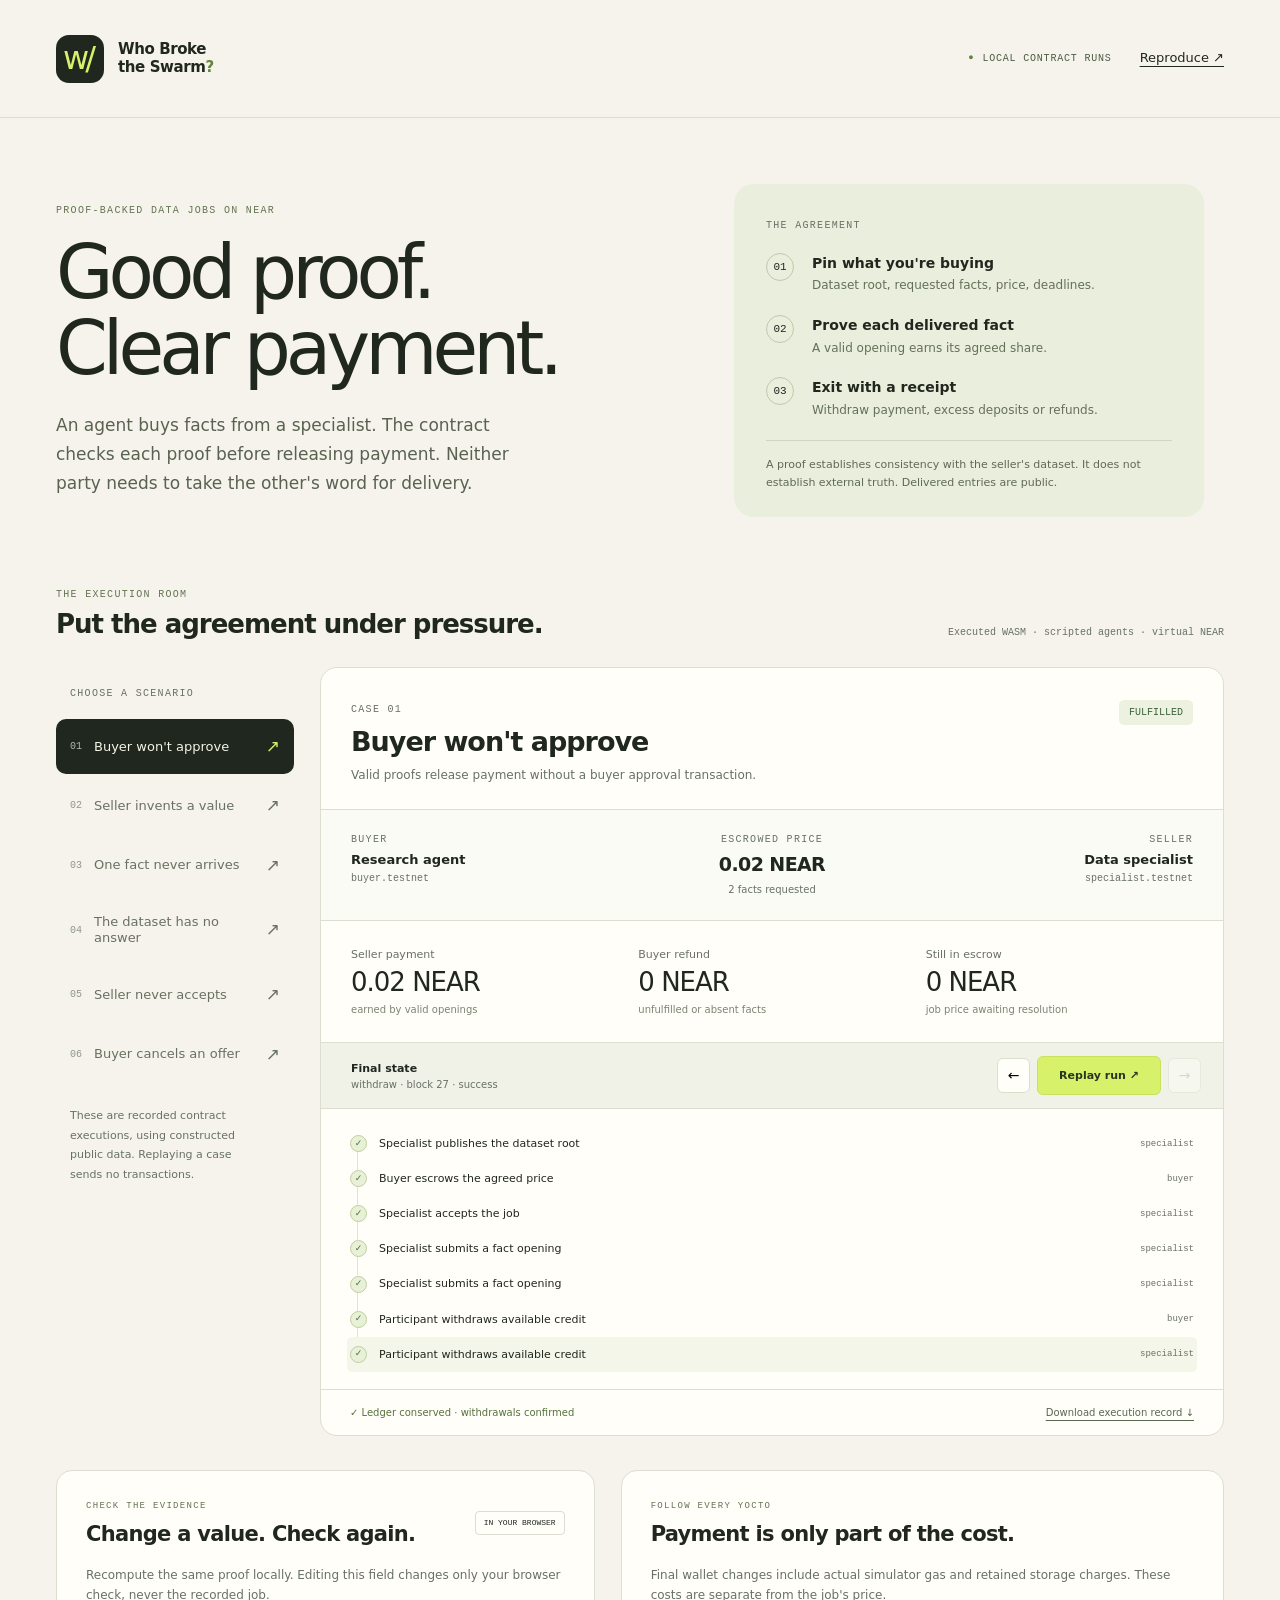
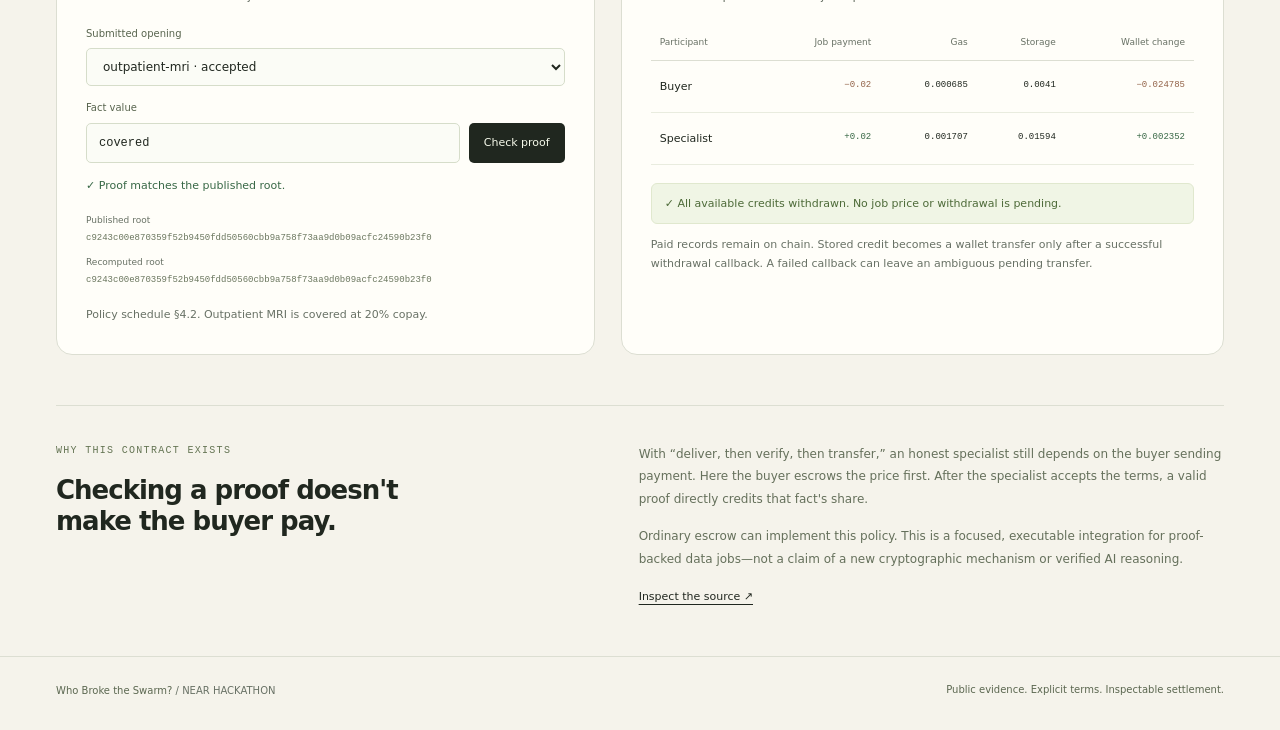
==== demo/index.html @ bee34e3b "Build proof-backed data job escrow and inspectable execution demo" ====
<!doctype html>
<html lang="en">
<head>
  <meta charset="utf-8">
  <meta name="viewport" content="width=device-width, initial-scale=1">
  <meta name="description" content="Inspect proof-backed agent data jobs executed against a NEAR contract. See verified delivery, payment, rejection and refunds.">
  <title>Who Broke the Swarm — data job escrow</title>
  <link rel="stylesheet" href="style.css">
  <script type="module" src="app.js"></script>
</head>
<body>
  <a class="skip" href="#case-title">Skip to the job</a>
  <header class="topbar wrap">
    <a class="brand" href="./" aria-label="Who Broke the Swarm home"><span class="brand-mark" aria-hidden="true">w/</span><span>Who Broke<br>the Swarm<span class="brand-dot">?</span></span></a>
    <div class="top-right"><span class="environment"><span aria-hidden="true">●</span> LOCAL CONTRACT RUNS</span><a href="README.md">Reproduce ↗</a></div>
  </header>
  <main class="wrap">
    <section class="hero" aria-labelledby="heading">
      <div><p class="eyebrow">PROOF-BACKED DATA JOBS ON NEAR</p><h1 id="heading">Good proof.<br>Clear payment.</h1><p class="hero-copy">An agent buys facts from a specialist. The contract checks each proof before releasing payment. Neither party needs to take the other's word for delivery.</p></div>
      <aside class="how-it-works" aria-label="How a job works"><span class="small-label">THE AGREEMENT</span><ol><li><span>01</span><div><strong>Pin what you're buying</strong><p>Dataset root, requested facts, price, deadlines.</p></div></li><li><span>02</span><div><strong>Prove each delivered fact</strong><p>A valid opening earns its agreed share.</p></div></li><li><span>03</span><div><strong>Exit with a receipt</strong><p>Withdraw payment, excess deposits or refunds.</p></div></li></ol><p class="boundary">A proof establishes consistency with the seller's dataset. It does not establish external truth. Delivered entries are public.</p></aside>
    </section>
    <div class="section-heading"><div><p class="eyebrow">THE EXECUTION ROOM</p><h2>Put the agreement under pressure.</h2></div><span class="source-label">Executed WASM · scripted agents · virtual NEAR</span></div>
    <div id="load-error" class="error" role="alert" hidden></div>
    <div class="workspace">
      <nav class="cases" aria-label="Executed scenarios"><span class="small-label">CHOOSE A SCENARIO</span><div id="case-list"><p>Loading execution records…</p></div><p class="sidebar-note">These are recorded contract executions, using constructed public data. Replaying a case sends no transactions.</p></nav>
      <section class="case-panel" aria-labelledby="case-title">
        <div class="case-top"><div><span id="case-number" class="small-label">CASE 01</span><h3 id="case-title" tabindex="-1">Loading the job…</h3><p id="case-description"></p></div><span id="job-status" class="status">—</span></div>
        <div class="agreement"><div><span class="small-label">BUYER</span><strong>Research agent</strong><code>buyer.testnet</code></div><div class="agreement-center"><span class="small-label">ESCROWED PRICE</span><strong id="job-price">—</strong><span id="key-count">— facts requested</span></div><div><span class="small-label">SELLER</span><strong>Data specialist</strong><code>specialist.testnet</code></div></div>
        <div class="money-grid"><div><span>Seller payment</span><strong id="seller-paid">—</strong><small>earned by valid openings</small></div><div><span>Buyer refund</span><strong id="buyer-refund">—</strong><small>unfulfilled or absent facts</small></div><div><span>Still in escrow</span><strong id="remaining">—</strong><small>job price awaiting resolution</small></div></div>
        <div class="playback"><div><span id="step-label">Final state</span><span id="step-hint">All recorded calls completed.</span></div><div class="playback-controls"><button id="previous" class="icon-button" aria-label="Previous transaction">←</button><button id="play" class="primary">Replay run <span aria-hidden="true">↗</span></button><button id="next" class="icon-button" aria-label="Next transaction">→</button></div></div>
        <ol id="timeline" class="timeline" aria-label="Recorded contract calls"></ol>
        <div class="receipt-bar"><span id="checks" aria-live="polite"></span><a id="raw-record" href="#" download>Download execution record ↓</a></div>
      </section>
    </div>
    <section class="inspect-grid" aria-label="Verify the evidence and account for funds">
      <article class="proof-panel"><div class="panel-heading"><div><p class="eyebrow">CHECK THE EVIDENCE</p><h2>Change a value. Check again.</h2></div><span class="tag">IN YOUR BROWSER</span></div><p class="panel-copy">Recompute the same proof locally. Editing this field changes only your browser check, never the recorded job.</p><label for="proof-choice">Submitted opening</label><select id="proof-choice"></select><label for="proof-value">Fact value</label><div class="verify-row"><input id="proof-value" autocomplete="off" spellcheck="false"><button id="verify" class="secondary">Check proof</button></div><p id="proof-result" class="proof-result" role="status">Select a delivered proof to inspect.</p><dl class="proof-meta"><div><dt>Published root</dt><dd id="published-root">—</dd></div><div><dt>Recomputed root</dt><dd id="computed-root">—</dd></div></dl><p id="proof-source" class="muted"></p></article>
      <article class="account-panel"><div class="panel-heading"><div><p class="eyebrow">FOLLOW EVERY YOCTO</p><h2>Payment is only part of the cost.</h2></div></div><p class="panel-copy">Final wallet changes include actual simulator gas and retained storage charges. These costs are separate from the job's price.</p><div class="table-scroll"><table><caption class="sr-only">Final wallet reconciliation in virtual NEAR</caption><thead><tr><th>Participant</th><th>Job payment</th><th>Gas</th><th>Storage</th><th>Wallet change</th></tr></thead><tbody id="wallet-rows"></tbody></table></div><div id="exit-status" class="exit-status">Loading withdrawal results…</div><p class="muted">Paid records remain on chain. Stored credit becomes a wallet transfer only after a successful withdrawal callback. A failed callback can leave an ambiguous pending transfer.</p></article>
    </section>
    <section class="why"><div><p class="eyebrow">WHY THIS CONTRACT EXISTS</p><h2>Checking a proof doesn't<br>make the buyer pay.</h2></div><div><p>With “deliver, then verify, then transfer,” an honest specialist still depends on the buyer sending payment. Here the buyer escrows the price first. After the specialist accepts the terms, a valid proof directly credits that fact's share.</p><p>Ordinary escrow can implement this policy. This is a focused, executable integration for proof-backed data jobs—not a claim of a new cryptographic mechanism or verified AI reasoning.</p><a href="https://github.com/Hesamation/wbts" target="_blank" rel="noreferrer">Inspect the source ↗</a></div></section>
  </main>
  <footer class="wrap"><span>Who Broke the Swarm? <span class="muted">/ NEAR HACKATHON</span></span><span>Public evidence. Explicit terms. Inspectable settlement.</span></footer>
</body>
</html>
---- demo/style.css ----
@charset "UTF-8";
:root{--paper:#f5f3eb;--ink:#20271f;--muted:#687165;--line:#dcded2;--lime:#d7f16b;--green:#386846;--red:#9d3d32;--white:#fffef9;--mono:ui-monospace,SFMono-Regular,Consolas,monospace;--sans:Inter,ui-sans-serif,system-ui,-apple-system,BlinkMacSystemFont,"Segoe UI",sans-serif}
*{box-sizing:border-box}body{margin:0;background:var(--paper);color:var(--ink);font:14px/1.55 var(--sans)}a{color:inherit;text-underline-offset:4px}button,input,select{font:inherit}button,a,input,select{-webkit-tap-highlight-color:transparent}button{cursor:pointer}button:disabled{cursor:default;opacity:.45}button:focus-visible,a:focus-visible,input:focus-visible,select:focus-visible{outline:3px solid #658b20;outline-offset:4px}button{border:0}.wrap{max-width:1440px;margin:auto;padding-left:56px;padding-right:56px}.topbar{height:118px;display:flex;align-items:center;justify-content:space-between;border-bottom:1px solid var(--line)}.brand{text-decoration:none;display:flex;align-items:center;gap:14px;font-size:15px;font-weight:750;line-height:1.15;letter-spacing:-.4px}.brand-mark{background:var(--ink);color:var(--lime);width:48px;height:48px;display:grid;place-items:center;font-size:32px;font-weight:400;letter-spacing:-4px;padding-right:5px;border-radius:13px}.brand-dot{color:#64843a}.top-right{display:flex;align-items:center;gap:28px}.top-right a{font-size:13px}.environment{font:10px var(--mono);letter-spacing:.8px;display:flex;gap:8px;align-items:center;color:#4c5b42}.environment span{font-size:9px;color:#618345}.hero{padding:66px 0 70px;display:grid;grid-template-columns:1.2fr 1fr;gap:90px;align-items:center}.eyebrow,.small-label{font:10px/1.5 var(--mono);letter-spacing:1.3px}.eyebrow{color:#647453;margin:0 0 17px}.small-label{color:var(--muted)}h1{font-weight:520;letter-spacing:-5px;line-height:1.02;font-size:clamp(48px,5.8vw,84px);margin:0 0 25px}h2,h3{font-weight:550;letter-spacing:-1px;line-height:1.2;margin:0}h2{font-size:26px}h3{font-size:27px}.hero-copy{font-size:17px;line-height:1.7;color:#596251;max-width:490px;margin:0}.how-it-works{background:#eaeedc;border-radius:20px;padding:29px 32px 24px;max-width:470px}.how-it-works ol{list-style:none;padding:0;margin:18px 0 0}.how-it-works li{display:flex;gap:18px;margin:0 0 20px}.how-it-works li>span{font:11px var(--mono);border:1px solid #becbab;border-radius:50%;width:28px;height:28px;display:grid;place-items:center;flex:none}.how-it-works strong{font-weight:600}.how-it-works li p{margin:2px 0 0;color:#637158;font-size:12px}.boundary{font-size:11px;color:#5f6a55;border-top:1px solid #cfd8bf;margin:0;padding-top:15px;line-height:1.7}.section-heading{display:flex;justify-content:space-between;align-items:flex-end;margin-bottom:27px;gap:24px}.section-heading .eyebrow{margin-bottom:7px}.source-label{font:10px/1.5 var(--mono);color:var(--muted);text-align:right}.workspace{display:grid;grid-template-columns:238px minmax(0,1fr);gap:26px}.cases{padding:19px 0}.cases>.small-label{display:block;margin:0 14px 18px}.case-button{display:flex;text-align:left;width:100%;padding:17px 14px;gap:12px;background:transparent;color:#687161;border-radius:10px;margin-bottom:4px;align-items:center;line-height:1.25}.case-button>span:first-child{font:10px var(--mono);opacity:.7}.case-button>span:nth-child(2){flex:1;font-size:13px;font-weight:500}.case-button>.arrow{font-size:17px}.case-button[aria-pressed=true]{background:var(--ink);color:#f2f5e7}.case-button[aria-pressed=true] .arrow{color:var(--lime)}.case-button:hover:not([aria-pressed=true]){background:#e9ebdf}.sidebar-note{color:var(--muted);font-size:11px;padding:13px 14px;line-height:1.8;max-width:218px}.case-panel{background:var(--white);border:1px solid var(--line);border-radius:17px;overflow:hidden;min-width:0}.case-top{padding:29px 30px 24px;display:flex;justify-content:space-between;align-items:flex-start;gap:16px}.case-top h3{margin:7px 0 8px}.case-top p{color:var(--muted);max-width:550px;font-size:12px;margin:0}.status{flex:none;font:10px var(--mono);background:#ecf2df;color:#3b623b;padding:7px 10px;border-radius:5px;margin-top:3px}.status.pending{background:#f3efdf;color:#8b7031}.agreement{display:grid;grid-template-columns:1fr 1fr 1fr;border-top:1px solid var(--line);border-bottom:1px solid var(--line);padding:22px 30px;gap:16px;background:#fafbf4}.agreement>div{display:flex;flex-direction:column;gap:3px}.agreement>div:last-child{text-align:right}.agreement strong{font-weight:550;font-size:13px}.agreement code{font:10px var(--mono);color:var(--muted)}.agreement-center{text-align:center;align-items:center}.agreement-center strong{font-size:19px;letter-spacing:-.6px}.agreement-center>span:last-child{font-size:10px;color:var(--muted)}.money-grid{display:grid;grid-template-columns:repeat(3,1fr);padding:25px 30px;gap:20px}.money-grid>div{display:flex;flex-direction:column}.money-grid span{font-size:11px;color:var(--muted)}.money-grid strong{font-size:26px;font-weight:520;letter-spacing:-1px;line-height:1.5}.money-grid small{font-size:10px;color:#7b8474}.playback{background:#f0f2e8;display:flex;justify-content:space-between;align-items:center;padding:13px 22px;gap:14px;border-top:1px solid var(--line);border-bottom:1px solid var(--line)}.playback>div:first-child{display:flex;flex-direction:column;padding-left:8px}#step-label{font-size:11px;font-weight:600}#step-hint{color:var(--muted);font-size:10px}.playback-controls{display:flex;align-items:center;gap:7px}.primary{background:var(--lime);color:#283520;border:1px solid #c9e15f;border-radius:6px;padding:10px 14px;min-width:124px;font-size:11px;font-weight:600}.primary span{margin-left:14px}.icon-button{border:1px solid #d9dfcc;border-radius:6px;background:var(--white);width:33px;height:35px}.timeline{list-style:none;margin:0;padding:17px 26px;max-height:350px;overflow:auto;scrollbar-width:thin}.timeline li{position:relative}.timeline li:not(:last-child):before{content:"";position:absolute;left:10px;top:23px;bottom:-9px;width:1px;background:#dfe4d7}.step-button{display:flex;align-items:center;gap:12px;background:transparent;width:100%;text-align:left;padding:9px 3px;color:var(--ink);border-radius:5px}.step-button:hover,.step-button[aria-current=step]{background:#f3f6e9}.step-dot{border:1px solid #c9d1bf;width:17px;height:17px;display:grid;place-items:center;background:var(--white);z-index:1;flex:none;font-size:9px;border-radius:50%;color:#6c7c5d}.step-dot.done{background:#e8f0d8;border-color:#bfd09d;color:#4d7232}.step-dot.failed{background:#fae9e3;color:var(--red);border-color:#e0b1a8}.step-button>span:nth-child(2){flex:1;font-size:11px}.step-button code{color:var(--muted);font-size:9px}.step-button>span:last-child{font:9px var(--mono);color:var(--muted);text-align:right}.receipt-bar{border-top:1px solid var(--line);padding:15px 29px;display:flex;align-items:center;justify-content:space-between;gap:20px;font-size:10px;color:#58713c}.receipt-bar a{font-size:10px;color:#596750}.inspect-grid{display:grid;grid-template-columns:1fr 1.12fr;gap:26px;margin:34px 0 0}.proof-panel,.account-panel{background:var(--white);border:1px solid var(--line);border-radius:16px;padding:29px;min-width:0}.panel-heading{display:flex;justify-content:space-between;gap:10px;align-items:center}.panel-heading .eyebrow{font-size:9px;margin:0 0 8px}.panel-heading h2{font-size:21px;letter-spacing:-.7px}.tag{font:8px/1.5 var(--mono);border:1px solid var(--line);padding:5px 8px;border-radius:4px;white-space:nowrap}.panel-copy{font-size:12px;color:var(--muted);line-height:1.7;margin:18px 0 20px}label{display:block;color:#58644e;font-size:10px;margin:14px 0 7px}input,select{background:#fbfcf6;border:1px solid #d6ddca;color:var(--ink);border-radius:5px;padding:10px 12px;font-size:12px;max-width:100%}select{width:100%}.verify-row{display:flex;gap:9px}.verify-row input{width:0;flex:1;font-family:var(--mono)}.secondary{background:var(--ink);color:#f5f9ea;border-radius:5px;padding:10px 15px;font-size:11px}.proof-result{font-size:11px;color:#386846;min-height:20px;margin:14px 0}.proof-result.invalid{color:var(--red)}.proof-meta{margin:17px 0}.proof-meta>div{margin-bottom:10px}.proof-meta dt{font-size:9px;color:var(--muted)}.proof-meta dd{font:9px/1.65 var(--mono);overflow-wrap:anywhere;margin:3px 0 0;color:#6a765e}.muted{color:var(--muted);font-size:11px;line-height:1.8}.proof-panel>.muted{margin-bottom:0}.table-scroll{overflow:auto}table{border-collapse:collapse;width:100%;font-size:10px;white-space:nowrap}th{text-align:left;font-weight:500;font-size:9px;color:var(--muted);padding:10px 9px;border-bottom:1px solid var(--line)}td{padding:17px 9px;border-bottom:1px solid #e9ecdf;font-family:var(--mono);font-size:9px}th:not(:first-child),td:not(:first-child){text-align:right}td:first-child{font-family:var(--sans);font-size:11px}.positive{color:var(--green)}.negative{color:#936349}.exit-status{background:#f0f5e5;border:1px solid #e0e8ce;padding:11px 13px;border-radius:6px;margin-top:18px;font-size:11px;color:#4d6a38}.why{margin:50px 0 50px;border-top:1px solid var(--line);padding-top:37px;display:grid;grid-template-columns:1fr 1.12fr;gap:60px}.why p:not(.eyebrow){color:#65705b;font-size:12px;line-height:1.9;margin:0 0 14px}.why a{font-size:11px}footer{border-top:1px solid var(--line);padding-top:25px;padding-bottom:30px;display:flex;justify-content:space-between;font-size:10px;color:#5b6750;gap:20px}footer .muted{font-size:10px}.error{border:1px solid #e5bcb3;background:#fbede7;padding:15px;border-radius:8px;color:var(--red);margin-bottom:20px}.skip{position:absolute;top:-100px;left:20px;background:var(--ink);color:white;padding:12px;z-index:3}.skip:focus{top:10px}.sr-only{position:absolute;width:1px;height:1px;padding:0;margin:-1px;overflow:hidden;clip:rect(0,0,0,0);white-space:nowrap;border:0}
@media(min-width:1600px){.wrap{padding-left:65px;padding-right:65px}}
@media(max-width:1100px){.wrap{padding-left:30px;padding-right:30px}.hero{gap:45px}.workspace{grid-template-columns:205px minmax(0,1fr);gap:18px}.money-grid{padding:22px}.case-top{padding:25px 22px}.agreement{padding:20px 22px}.inspect-grid{grid-template-columns:1fr}.account-panel{padding-bottom:20px}.table-scroll td{font-size:11px}h1{letter-spacing:-3px}.tag{font-size:9px}}
@media(max-width:760px){.wrap{padding-left:20px;padding-right:20px}.topbar{height:90px}.top-right{gap:12px}.environment{font-size:8px;max-width:120px;line-height:1.5}.top-right a{display:none}.hero{grid-template-columns:1fr;padding:40px 0;gap:28px}h1{font-size:58px;letter-spacing:-3px}.hero-copy{font-size:15px;max-width:100%}.how-it-works{max-width:none;padding:23px}.how-it-works li{margin-bottom:15px}.section-heading{display:block}.source-label{display:block;text-align:left;margin-top:12px}.section-heading h2{font-size:23px}.workspace{display:block}.cases{padding:0 0 20px}.cases>.small-label{margin-left:0;margin-bottom:10px}#case-list{display:flex;overflow:auto;gap:6px;padding:4px 0;scrollbar-width:thin}.case-button{min-width:190px;max-width:190px;padding:13px 12px;margin:0}.case-button>span:nth-child(2){font-size:11px}.sidebar-note{max-width:none;padding:0;margin:10px 0 0;font-size:10px}.case-top{padding:22px 18px;flex-wrap:wrap}.case-top h3{font-size:24px}.status{margin:0}.agreement{padding:17px 16px;gap:6px}.agreement strong{font-size:11px}.agreement code{font-size:8px}.agreement .small-label{font-size:8px;letter-spacing:.5px}.agreement-center strong{font-size:16px}.money-grid{padding:20px 17px;gap:10px}.money-grid strong{font-size:21px;letter-spacing:-.5px}.money-grid span{font-size:10px}.money-grid small{font-size:9px}.playback{padding:12px;align-items:flex-start}.playback>div:first-child{padding:0;max-width:42%}#step-hint{font-size:9px}.primary{padding:9px 10px;min-width:100px;font-size:10px}.primary span{margin-left:8px}.playback-controls{gap:5px}.icon-button{width:27px;height:34px}.timeline{padding:14px 16px;max-height:310px}.step-button code{font-size:8px}.step-button>span:last-child{font-size:8px}.receipt-bar{padding:14px 17px;align-items:flex-start;gap:12px}.receipt-bar span{max-width:57%}.receipt-bar a{font-size:9px}.inspect-grid{gap:18px;margin-top:24px}.proof-panel,.account-panel{padding:23px 18px}.panel-heading{align-items:flex-start}.panel-heading h2{font-size:20px}.tag{font-size:7px;padding:4px}.panel-copy{font-size:11px}.table-scroll td{font-size:9px;padding:15px 7px}.table-scroll th{font-size:8px;padding:9px 7px}.why{grid-template-columns:1fr;gap:22px;margin:35px 0}.why h2{font-size:25px}footer{display:block;padding-top:20px;padding-bottom:24px}footer>span{display:block;margin:5px 0}}
@media(prefers-reduced-motion:reduce){*{scroll-behavior:auto!important}}
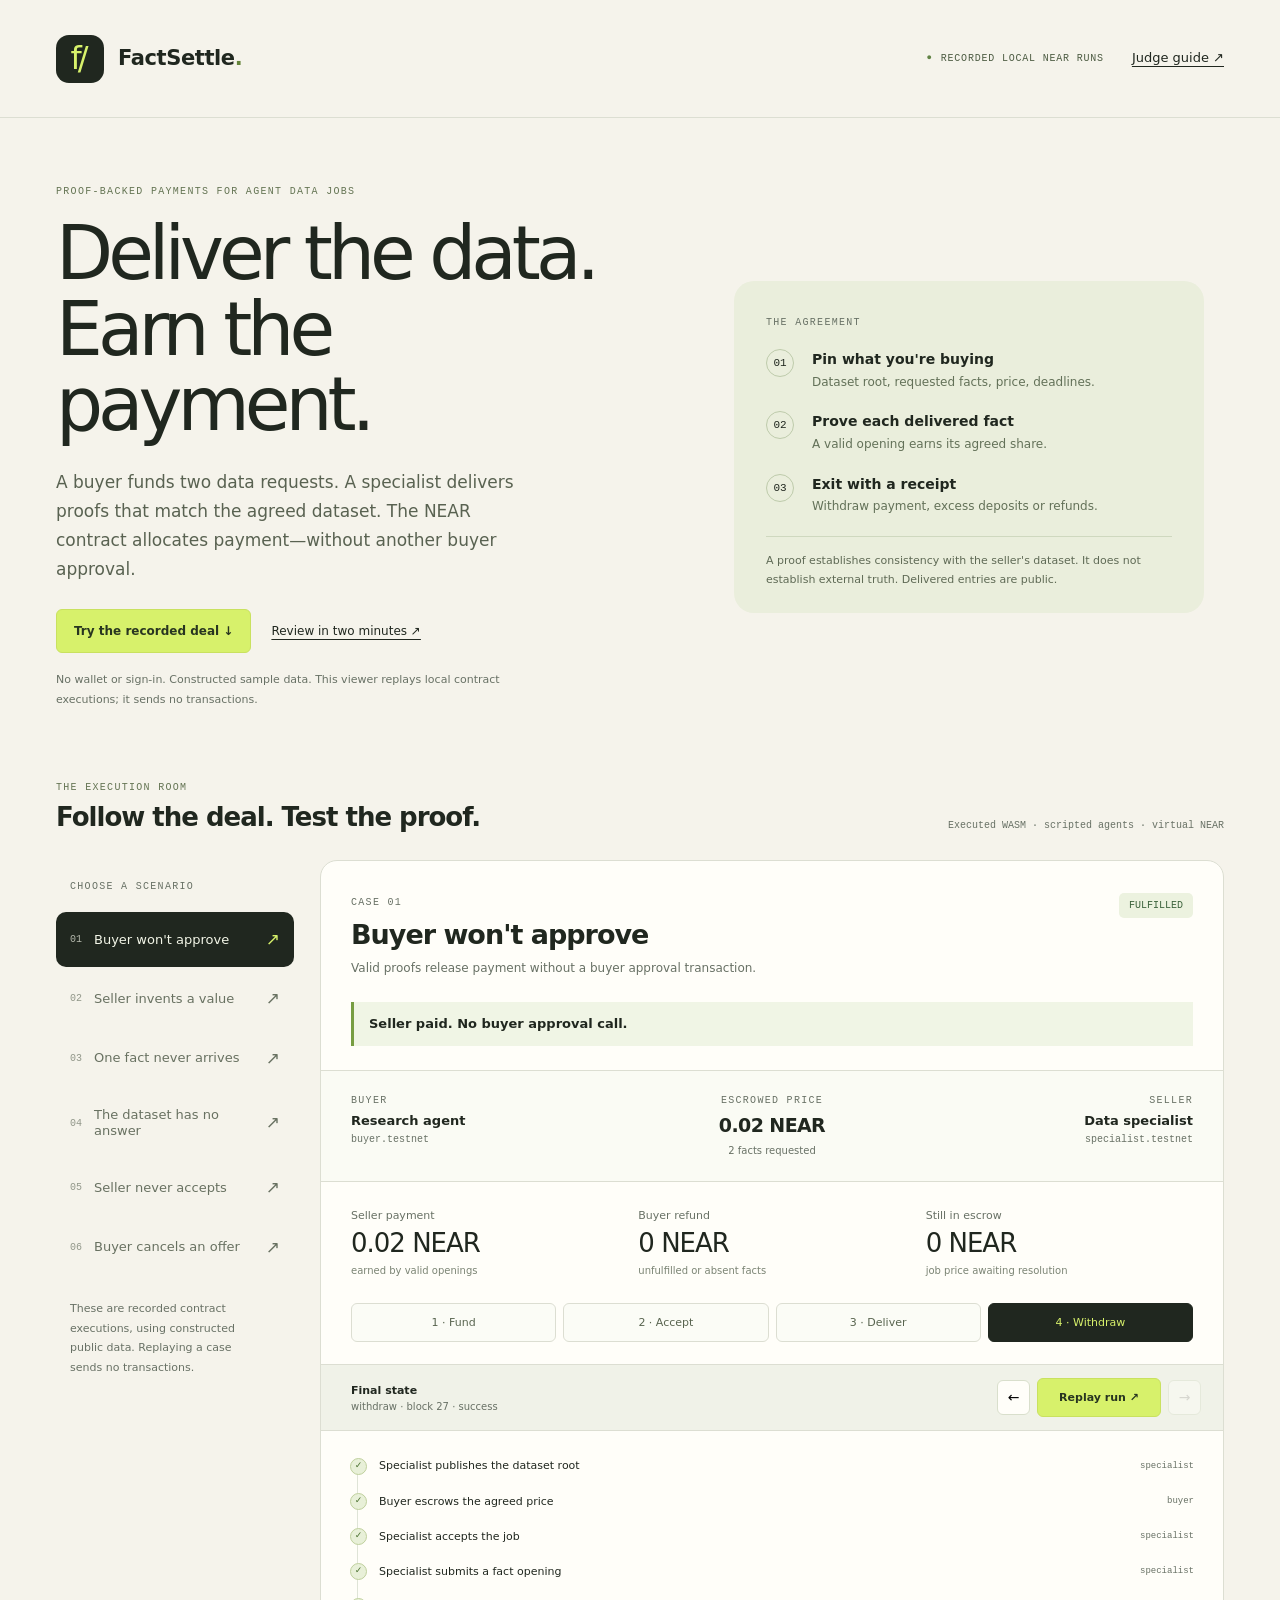
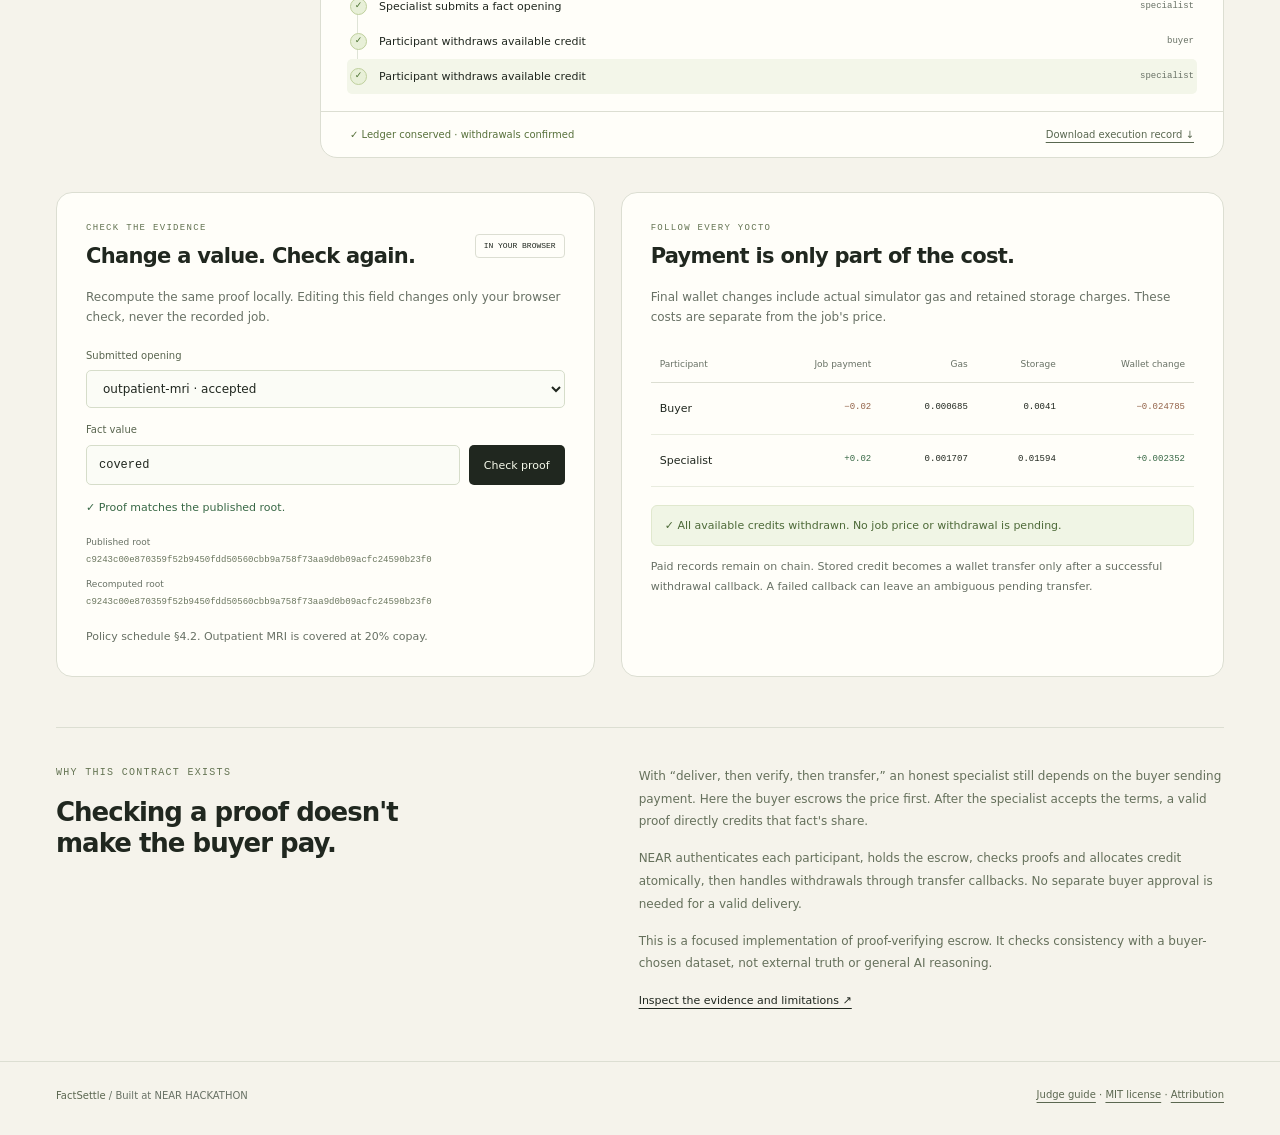
==== commit 4d7766c0: "Rename product to FactSettle and add judge guide" ====
--- a/demo/index.html
+++ b/demo/index.html
@@ -3,41 +3,45 @@
 <head>
   <meta charset="utf-8">
   <meta name="viewport" content="width=device-width, initial-scale=1">
-  <meta name="description" content="Inspect proof-backed agent data jobs executed against a NEAR contract. See verified delivery, payment, rejection and refunds.">
-  <title>Who Broke the Swarm — data job escrow</title>
+  <meta name="description" content="FactSettle: proof-backed payments for agent data jobs on NEAR. Inspect recorded delivery, payment, rejection and refunds, then check a proof yourself.">
+  <meta name="theme-color" content="#20271f">
+  <title>FactSettle — Proof-backed payments for agent data jobs</title>
+  <link rel="icon" href="favicon.svg" type="image/svg+xml">
   <link rel="stylesheet" href="style.css">
   <script type="module" src="app.js"></script>
 </head>
 <body>
   <a class="skip" href="#case-title">Skip to the job</a>
   <header class="topbar wrap">
-    <a class="brand" href="./" aria-label="Who Broke the Swarm home"><span class="brand-mark" aria-hidden="true">w/</span><span>Who Broke<br>the Swarm<span class="brand-dot">?</span></span></a>
-    <div class="top-right"><span class="environment"><span aria-hidden="true">●</span> LOCAL CONTRACT RUNS</span><a href="README.md">Reproduce ↗</a></div>
+    <a class="brand" href="./" aria-label="FactSettle home"><span class="brand-mark" aria-hidden="true">f/</span><span>FactSettle<span class="brand-dot">.</span></span></a>
+    <div class="top-right"><span class="environment"><span aria-hidden="true">●</span> RECORDED LOCAL NEAR RUNS</span><a href="guide.html">Judge guide ↗</a></div>
   </header>
   <main class="wrap">
     <section class="hero" aria-labelledby="heading">
-      <div><p class="eyebrow">PROOF-BACKED DATA JOBS ON NEAR</p><h1 id="heading">Good proof.<br>Clear payment.</h1><p class="hero-copy">An agent buys facts from a specialist. The contract checks each proof before releasing payment. Neither party needs to take the other's word for delivery.</p></div>
+      <div><p class="eyebrow">PROOF-BACKED PAYMENTS FOR AGENT DATA JOBS</p><h1 id="heading">Deliver the data.<br>Earn the payment.</h1><p class="hero-copy">A buyer funds two data requests. A specialist delivers proofs that match the agreed dataset. The NEAR contract allocates payment—without another buyer approval.</p><div class="hero-actions"><a class="primary" href="#execution-room">Try the recorded deal ↓</a><a href="guide.html">Review in two minutes ↗</a></div><p class="demo-note">No wallet or sign-in. Constructed sample data. This viewer replays local contract executions; it sends no transactions.</p></div>
       <aside class="how-it-works" aria-label="How a job works"><span class="small-label">THE AGREEMENT</span><ol><li><span>01</span><div><strong>Pin what you're buying</strong><p>Dataset root, requested facts, price, deadlines.</p></div></li><li><span>02</span><div><strong>Prove each delivered fact</strong><p>A valid opening earns its agreed share.</p></div></li><li><span>03</span><div><strong>Exit with a receipt</strong><p>Withdraw payment, excess deposits or refunds.</p></div></li></ol><p class="boundary">A proof establishes consistency with the seller's dataset. It does not establish external truth. Delivered entries are public.</p></aside>
     </section>
-    <div class="section-heading"><div><p class="eyebrow">THE EXECUTION ROOM</p><h2>Put the agreement under pressure.</h2></div><span class="source-label">Executed WASM · scripted agents · virtual NEAR</span></div>
+    <div id="execution-room" class="section-heading"><div><p class="eyebrow">THE EXECUTION ROOM</p><h2>Follow the deal. Test the proof.</h2></div><span class="source-label">Executed WASM · scripted agents · virtual NEAR</span></div>
     <div id="load-error" class="error" role="alert" hidden></div>
     <div class="workspace">
       <nav class="cases" aria-label="Executed scenarios"><span class="small-label">CHOOSE A SCENARIO</span><div id="case-list"><p>Loading execution records…</p></div><p class="sidebar-note">These are recorded contract executions, using constructed public data. Replaying a case sends no transactions.</p></nav>
       <section class="case-panel" aria-labelledby="case-title">
         <div class="case-top"><div><span id="case-number" class="small-label">CASE 01</span><h3 id="case-title" tabindex="-1">Loading the job…</h3><p id="case-description"></p></div><span id="job-status" class="status">—</span></div>
+        <p id="case-outcome" class="case-outcome" role="status">Loading the recorded result…</p>
         <div class="agreement"><div><span class="small-label">BUYER</span><strong>Research agent</strong><code>buyer.testnet</code></div><div class="agreement-center"><span class="small-label">ESCROWED PRICE</span><strong id="job-price">—</strong><span id="key-count">— facts requested</span></div><div><span class="small-label">SELLER</span><strong>Data specialist</strong><code>specialist.testnet</code></div></div>
         <div class="money-grid"><div><span>Seller payment</span><strong id="seller-paid">—</strong><small>earned by valid openings</small></div><div><span>Buyer refund</span><strong id="buyer-refund">—</strong><small>unfulfilled or absent facts</small></div><div><span>Still in escrow</span><strong id="remaining">—</strong><small>job price awaiting resolution</small></div></div>
+        <nav class="deal-stages" aria-label="Jump to a recorded stage"><button data-stage="open_job">1 · Fund</button><button data-stage="accept_job">2 · Accept</button><button data-stage="deliver">3 · Deliver</button><button data-stage="withdraw">4 · Withdraw</button></nav>
         <div class="playback"><div><span id="step-label">Final state</span><span id="step-hint">All recorded calls completed.</span></div><div class="playback-controls"><button id="previous" class="icon-button" aria-label="Previous transaction">←</button><button id="play" class="primary">Replay run <span aria-hidden="true">↗</span></button><button id="next" class="icon-button" aria-label="Next transaction">→</button></div></div>
         <ol id="timeline" class="timeline" aria-label="Recorded contract calls"></ol>
         <div class="receipt-bar"><span id="checks" aria-live="polite"></span><a id="raw-record" href="#" download>Download execution record ↓</a></div>
       </section>
     </div>
     <section class="inspect-grid" aria-label="Verify the evidence and account for funds">
-      <article class="proof-panel"><div class="panel-heading"><div><p class="eyebrow">CHECK THE EVIDENCE</p><h2>Change a value. Check again.</h2></div><span class="tag">IN YOUR BROWSER</span></div><p class="panel-copy">Recompute the same proof locally. Editing this field changes only your browser check, never the recorded job.</p><label for="proof-choice">Submitted opening</label><select id="proof-choice"></select><label for="proof-value">Fact value</label><div class="verify-row"><input id="proof-value" autocomplete="off" spellcheck="false"><button id="verify" class="secondary">Check proof</button></div><p id="proof-result" class="proof-result" role="status">Select a delivered proof to inspect.</p><dl class="proof-meta"><div><dt>Published root</dt><dd id="published-root">—</dd></div><div><dt>Recomputed root</dt><dd id="computed-root">—</dd></div></dl><p id="proof-source" class="muted"></p></article>
+      <article id="proof-panel" class="proof-panel"><div class="panel-heading"><div><p class="eyebrow">CHECK THE EVIDENCE</p><h2>Change a value. Check again.</h2></div><span class="tag">IN YOUR BROWSER</span></div><p class="panel-copy">Recompute the same proof locally. Editing this field changes only your browser check, never the recorded job.</p><label for="proof-choice">Submitted opening</label><select id="proof-choice"></select><label for="proof-value">Fact value</label><div class="verify-row"><input id="proof-value" autocomplete="off" spellcheck="false"><button id="verify" class="secondary">Check proof</button></div><p id="proof-result" class="proof-result" role="status">Select a delivered proof to inspect.</p><dl class="proof-meta"><div><dt>Published root</dt><dd id="published-root">—</dd></div><div><dt>Recomputed root</dt><dd id="computed-root">—</dd></div></dl><p id="proof-source" class="muted"></p></article>
       <article class="account-panel"><div class="panel-heading"><div><p class="eyebrow">FOLLOW EVERY YOCTO</p><h2>Payment is only part of the cost.</h2></div></div><p class="panel-copy">Final wallet changes include actual simulator gas and retained storage charges. These costs are separate from the job's price.</p><div class="table-scroll"><table><caption class="sr-only">Final wallet reconciliation in virtual NEAR</caption><thead><tr><th>Participant</th><th>Job payment</th><th>Gas</th><th>Storage</th><th>Wallet change</th></tr></thead><tbody id="wallet-rows"></tbody></table></div><div id="exit-status" class="exit-status">Loading withdrawal results…</div><p class="muted">Paid records remain on chain. Stored credit becomes a wallet transfer only after a successful withdrawal callback. A failed callback can leave an ambiguous pending transfer.</p></article>
     </section>
-    <section class="why"><div><p class="eyebrow">WHY THIS CONTRACT EXISTS</p><h2>Checking a proof doesn't<br>make the buyer pay.</h2></div><div><p>With “deliver, then verify, then transfer,” an honest specialist still depends on the buyer sending payment. Here the buyer escrows the price first. After the specialist accepts the terms, a valid proof directly credits that fact's share.</p><p>Ordinary escrow can implement this policy. This is a focused, executable integration for proof-backed data jobs—not a claim of a new cryptographic mechanism or verified AI reasoning.</p><a href="https://github.com/Hesamation/wbts" target="_blank" rel="noreferrer">Inspect the source ↗</a></div></section>
+    <section class="why"><div><p class="eyebrow">WHY THIS CONTRACT EXISTS</p><h2>Checking a proof doesn't<br>make the buyer pay.</h2></div><div><p>With “deliver, then verify, then transfer,” an honest specialist still depends on the buyer sending payment. Here the buyer escrows the price first. After the specialist accepts the terms, a valid proof directly credits that fact's share.</p><p>NEAR authenticates each participant, holds the escrow, checks proofs and allocates credit atomically, then handles withdrawals through transfer callbacks. No separate buyer approval is needed for a valid delivery.</p><p>This is a focused implementation of proof-verifying escrow. It checks consistency with a buyer-chosen dataset, not external truth or general AI reasoning.</p><a href="guide.html">Inspect the evidence and limitations ↗</a></div></section>
   </main>
-  <footer class="wrap"><span>Who Broke the Swarm? <span class="muted">/ NEAR HACKATHON</span></span><span>Public evidence. Explicit terms. Inspectable settlement.</span></footer>
+  <footer class="wrap"><span>FactSettle <span class="muted">/ Built at NEAR HACKATHON</span></span><span><a href="guide.html">Judge guide</a> · <a href="LICENSE">MIT license</a> · <a href="THIRD_PARTY_NOTICES.md">Attribution</a></span></footer>
 </body>
 </html>
--- a/demo/style.css
+++ b/demo/style.css
@@ -5,3 +5,7 @@
 @media(max-width:1100px){.wrap{padding-left:30px;padding-right:30px}.hero{gap:45px}.workspace{grid-template-columns:205px minmax(0,1fr);gap:18px}.money-grid{padding:22px}.case-top{padding:25px 22px}.agreement{padding:20px 22px}.inspect-grid{grid-template-columns:1fr}.account-panel{padding-bottom:20px}.table-scroll td{font-size:11px}h1{letter-spacing:-3px}.tag{font-size:9px}}
 @media(max-width:760px){.wrap{padding-left:20px;padding-right:20px}.topbar{height:90px}.top-right{gap:12px}.environment{font-size:8px;max-width:120px;line-height:1.5}.top-right a{display:none}.hero{grid-template-columns:1fr;padding:40px 0;gap:28px}h1{font-size:58px;letter-spacing:-3px}.hero-copy{font-size:15px;max-width:100%}.how-it-works{max-width:none;padding:23px}.how-it-works li{margin-bottom:15px}.section-heading{display:block}.source-label{display:block;text-align:left;margin-top:12px}.section-heading h2{font-size:23px}.workspace{display:block}.cases{padding:0 0 20px}.cases>.small-label{margin-left:0;margin-bottom:10px}#case-list{display:flex;overflow:auto;gap:6px;padding:4px 0;scrollbar-width:thin}.case-button{min-width:190px;max-width:190px;padding:13px 12px;margin:0}.case-button>span:nth-child(2){font-size:11px}.sidebar-note{max-width:none;padding:0;margin:10px 0 0;font-size:10px}.case-top{padding:22px 18px;flex-wrap:wrap}.case-top h3{font-size:24px}.status{margin:0}.agreement{padding:17px 16px;gap:6px}.agreement strong{font-size:11px}.agreement code{font-size:8px}.agreement .small-label{font-size:8px;letter-spacing:.5px}.agreement-center strong{font-size:16px}.money-grid{padding:20px 17px;gap:10px}.money-grid strong{font-size:21px;letter-spacing:-.5px}.money-grid span{font-size:10px}.money-grid small{font-size:9px}.playback{padding:12px;align-items:flex-start}.playback>div:first-child{padding:0;max-width:42%}#step-hint{font-size:9px}.primary{padding:9px 10px;min-width:100px;font-size:10px}.primary span{margin-left:8px}.playback-controls{gap:5px}.icon-button{width:27px;height:34px}.timeline{padding:14px 16px;max-height:310px}.step-button code{font-size:8px}.step-button>span:last-child{font-size:8px}.receipt-bar{padding:14px 17px;align-items:flex-start;gap:12px}.receipt-bar span{max-width:57%}.receipt-bar a{font-size:9px}.inspect-grid{gap:18px;margin-top:24px}.proof-panel,.account-panel{padding:23px 18px}.panel-heading{align-items:flex-start}.panel-heading h2{font-size:20px}.tag{font-size:7px;padding:4px}.panel-copy{font-size:11px}.table-scroll td{font-size:9px;padding:15px 7px}.table-scroll th{font-size:8px;padding:9px 7px}.why{grid-template-columns:1fr;gap:22px;margin:35px 0}.why h2{font-size:25px}footer{display:block;padding-top:20px;padding-bottom:24px}footer>span{display:block;margin:5px 0}}
 @media(prefers-reduced-motion:reduce){*{scroll-behavior:auto!important}}
+
+/* Judge walkthrough and shared evidence guide. */
+html{scroll-behavior:smooth;scroll-padding-top:24px}.brand{font-size:21px}.hero-actions{display:flex;gap:20px;align-items:center;margin-top:25px;flex-wrap:wrap}.hero-actions a{font-size:12px}.hero-actions .primary{text-decoration:none;padding:12px 17px}.demo-note{max-width:490px;font-size:11px;color:var(--muted);line-height:1.8;margin:17px 0 0}.case-outcome{margin:0 30px 24px;padding:12px 15px;border-left:3px solid #779d42;background:#f0f5e5;font-size:13px;font-weight:550}.deal-stages{display:grid;grid-template-columns:repeat(4,1fr);gap:7px;padding:0 30px 22px}.deal-stages button{padding:10px 6px;border:1px solid var(--line);border-radius:6px;background:#fbfcf6;color:#58644f;font-size:11px}.deal-stages button[aria-pressed=true]{background:var(--ink);color:var(--lime);border-color:var(--ink)}.guide{max-width:1000px;padding-top:52px;padding-bottom:55px}.guide h1{font-size:clamp(38px,5vw,62px);letter-spacing:-2px;margin-bottom:20px}.guide .lede{font-size:18px;line-height:1.7;max-width:740px;color:#596251}.guide article{margin:32px 0;padding:26px 29px;background:var(--white);border:1px solid var(--line);border-radius:15px}.guide article h2{font-size:23px;margin:0 0 16px}.guide article p,.guide article li{font-size:14px;color:#596251;line-height:1.9}.guide li{margin-bottom:9px}.guide pre{background:#f0f2e8;padding:15px;overflow:auto;border-radius:6px;font-size:12px}.guide code{font-family:var(--mono);overflow-wrap:anywhere}.guide .guide-links{display:flex;gap:20px;flex-wrap:wrap}.guide .evidence-list{display:grid;grid-template-columns:1fr 1fr;gap:12px}.guide .evidence-list a{display:block;padding:15px;border:1px solid var(--line);border-radius:8px;font-size:13px}.guide .callout{border-left:3px solid #779d42;padding:10px 17px;background:#f0f5e5}.guide dd{margin:4px 0 17px;color:#596251}.guide dt{font-weight:600}
+@media(max-width:760px){.brand{font-size:18px;gap:10px}.hero-actions{gap:15px}.case-outcome{margin:0 18px 20px;font-size:12px}.deal-stages{padding:0 17px 19px;gap:5px}.deal-stages button{font-size:10px;padding:10px 4px}.guide{padding-top:35px}.guide article{padding:22px 18px}.guide .lede{font-size:16px}.guide .evidence-list{grid-template-columns:1fr}}
